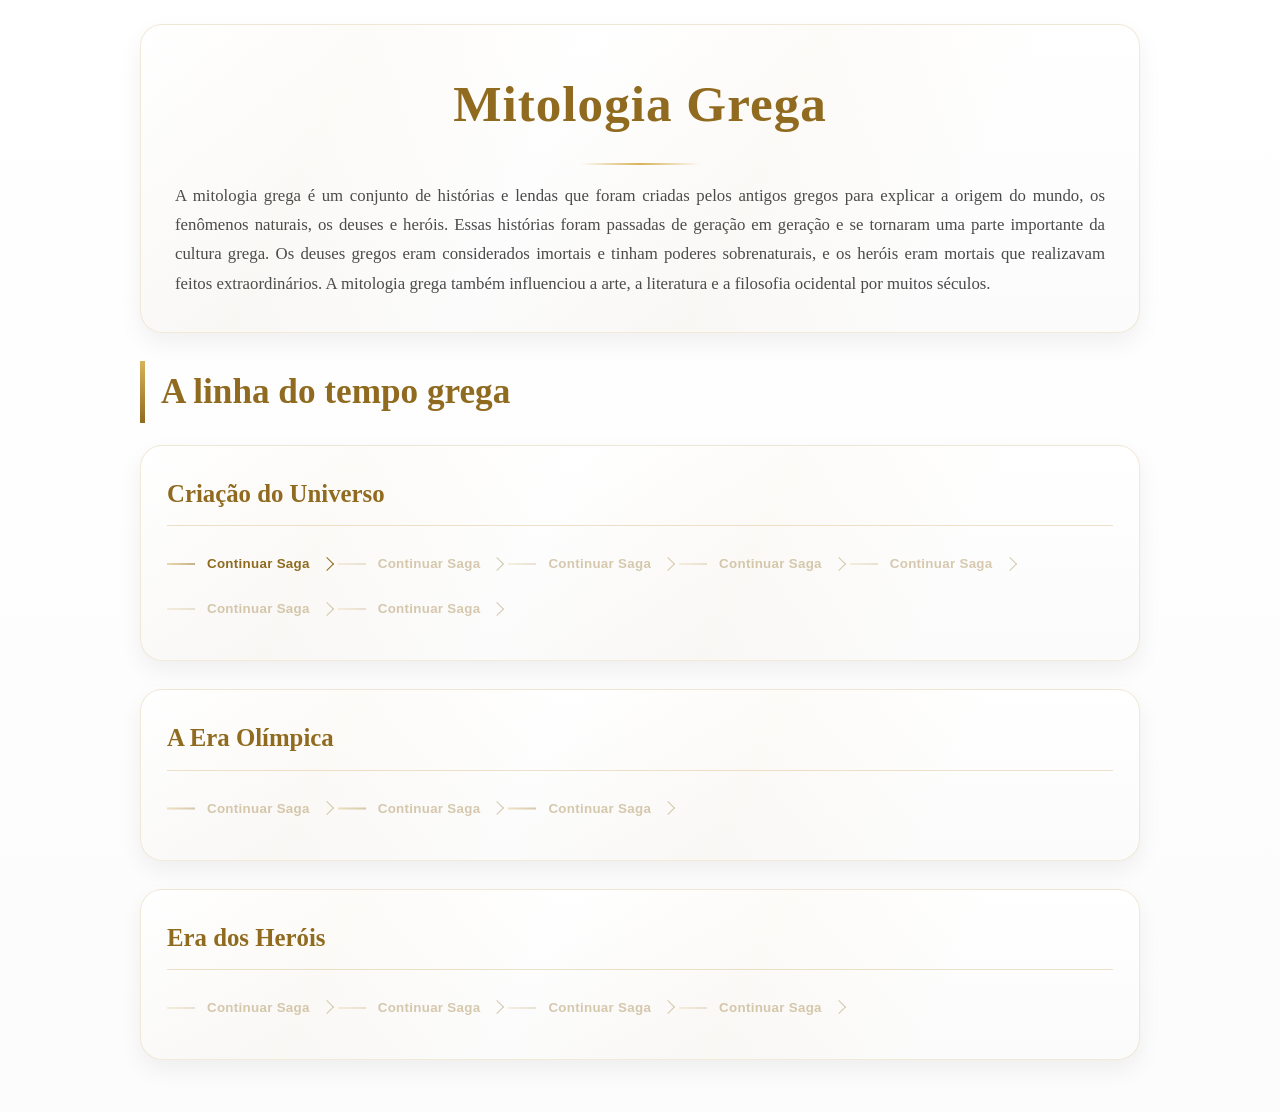
==== grega.html @ 6a6cb976 "MitologiasV1" ====
<!DOCTYPE html>
<html lang="pt-br">

<head>
    <meta charset="UTF-8">
    <meta name="viewport" content="width=device-width, initial-scale=1.0">
    <title>Mitologia Grega</title>
    <link rel="stylesheet" href="grega.css">
    <script src="grega.js" defer></script>
</head>

<body>


    <header>
        <h1>Mitologia Grega</h1>
        <p>A mitologia grega é um conjunto de histórias e lendas que foram criadas pelos antigos gregos para explicar a
            origem do mundo, os fenômenos naturais, os deuses e heróis. Essas histórias foram passadas de geração em
            geração e se tornaram uma parte importante da cultura grega. Os deuses gregos eram considerados imortais e
            tinham poderes sobrenaturais, e os heróis eram mortais que realizavam feitos extraordinários. A mitologia
            grega também influenciou a arte, a literatura e a filosofia ocidental por muitos séculos.</p>
    </header>

    <main>

        <h2>A linha do tempo grega</h2>

        <section id="criacao">
            <h3>Criação do Universo</h3>

            <div class="caos">
                <h4>Caos</h4>

                <p>O universo começou com o Caos, um estado de desordem e vazio. Do Caos surgiram as primeiras
                    entidades, como
                    Gaia (a Terra), Tártaro (o submundo) e Eros (o amor). Gaia deu origem a Urano (o céu) e juntos
                    tiveram os
                    Titãs, os Ciclopes e os Hecatônquiros.</p>

            </div>

            <button class="continuar">Continuar Saga</button>

            <div class="primordiais">
                <h4>Deuses Primordiais</h4>

                <p>Os primordiais são entidades que representam os elementos fundamentais do universo na mitologia
                    grega. Gaia simboliza a Terra e é a base de toda a vida; Tártaro representa o abismo profundo e
                    sombrio; Eros é a força que impulsiona a criação e a união entre seres; Nix personifica a noite; e
                    Érebo representa a escuridão. Juntos, eles definem as estruturas básicas do mundo antes do
                    surgimento dos deuses olímpicos.</p>

            </div>

            <button class="continuar">Continuar Saga</button>

            <div class="titas">
                <h4>Os Titãs</h4>

                <p>Os Titãs são uma antiga geração de deuses da mitologia grega, filhos de Gaia e Urano. Eles
                    representam forças fundamentais da natureza e aspectos do universo, sendo mais ligados a elementos
                    primordiais do que os deuses posteriores. Entre eles estão Cronos, associado ao tempo, Reia, ligada
                    à fertilidade e maternidade, e Oceano, que representa os mares. Os Titãs formam uma das primeiras
                    gerações divinas e ajudam a estruturar o funcionamento do mundo na mitologia.</p>

            </div>

            <button class="continuar">Continuar Saga</button>

            <div class="queda-urano">
                <h4>A Queda de Urano</h4>

                <p>A queda de Urano ocorre quando Gaia, revoltada com a forma como ele tratava seus filhos, planeja sua
                    derrota. Ela pede ajuda aos Titãs, e Cronos aceita o desafio, atacando Urano e tomando seu lugar no
                    poder, marcando o fim de seu domínio.</p>

            </div>

            <button class="continuar">Continuar Saga</button>

            <div class="filhos-cronos">
                <h4>Os Filhos de Cronos</h4>


                <p>Os filhos de Cronos e Reia incluem Héstia (lar), Deméter (agricultura), Hera (casamento), Hades
                    (submundo), Poseidon (mares) e Zeus, associado ao céu e aos trovões. Juntos, eles formam uma das
                    principais gerações de deuses da mitologia grega, cada um com um papel fundamental no funcionamento
                    do mundo.</p>

            </div>

            <button class="continuar">Continuar Saga</button>

            <div class="profecia">
                <h4>A Profecia de Gaia</h4>

                <p>Gaia profetiza que um dos filhos de Cronos irá destroná-lo, assim como ele fez com seu pai Urano.
                    Para evitar isso, Cronos engole seus filhos assim que eles nascem. No entanto, Reia consegue salvar
                    Zeus, escondendo-o e dando a Cronos uma pedra para engolir em seu lugar.</p>

            </div>

            <button class="continuar">Continuar Saga</button>

            <div class="titanomaquia">
                <h4>A Titanomaquia</h4>

                <p>Zeus consegue libertar seus irmãos do domínio de Cronos e reúne todos eles pra enfrentar os Titãs.
                    Com
                    isso começa a Titanomaquia, uma guerra gigantesca que dura anos, envolvendo batalhas intensas e
                    forças
                    colossais dos dois lados. De um lado estão os Titãs, representando as antigas forças do mundo; do
                    outro,
                    Zeus e seus irmãos, trazendo uma nova ordem. Esse conflito marca uma das maiores disputas da
                    mitologia,
                    definindo quem passaria a governar o universo.</p>
            </div>


            <button class="continuar">Continuar Saga</button>

            <div class="ordem">
                <h4>A Nova Ordem</h4>

                <p>Após a vitória, Zeus assume a liderança e, junto com Poseidon e Hades, organiza o universo de forma
                    equilibrada. Zeus passa a governar o céu e a manter a ordem entre deuses e mortais, Poseidon
                    controla os mares e suas forças, e Hades fica responsável pelo submundo e pelas almas. A partir
                    disso, o mundo deixa de ser dominado pelo caos e entra em uma fase estruturada, onde cada deus tem
                    seu papel definido e o funcionamento do universo passa a seguir uma hierarquia clara.</p>

            </div>

        </section>


        <section id="era-olimpica">

            <h3>A Era Olímpica</h3>


            <div class="humanidade">
                <h4>A Humanidade</h4>

                <p>A criação da humanidade na mitologia grega é frequentemente atribuída ao titã Prometeu, que molda os
                    primeiros seres humanos a partir do barro. Ele não apenas lhes dá forma, mas também se preocupa com
                    seu desenvolvimento, oferecendo o fogo — símbolo de conhecimento, tecnologia e sobrevivência. Esse
                    ato marca o início da relação entre deuses e humanos, colocando a humanidade em um papel central nas
                    histórias que se seguem.</p>

            </div>


            <button class="continuar">Continuar Saga</button>


            <div class="interferencia">
                <h4>A Interferência dos Deuses</h4>


                <p>Após o surgimento da humanidade, os deuses passam a influenciar diretamente a vida dos humanos. Eles
                    controlam fenômenos naturais, interferem em decisões e recompensam ou punem comportamentos,
                    estabelecendo uma relação de dependência entre deuses e mortais.</p>


            </div>

            <button class="continuar">Continuar Saga</button>

            <div class="pandora">
                <h4>A Caixa de Pandora</h4>

                <p>Como parte dessa relação, surge Pandora, a primeira mulher. Ao abrir um recipiente proibido, ela
                    acaba liberando diversos males no mundo, explicando a origem do sofrimento humano, mas deixando a
                    esperança como último elemento.</p>
            </div>

            <button class="continuar">Continuar Saga</button>


            <div class="evolucao">
                <h4>A evolução da Humanidade</h4>

                <p>Com o tempo, os humanos se desenvolvem e formam sociedades mais organizadas. Mesmo assim, continuam
                    sob a influência dos deuses, que ainda interferem em eventos importantes.</p>

            </div>


        </section>


        <section id="herois">
            <h3>Era dos Heróis</h3>



            <div class="surgimento">
                <h4>Surgimento dos Heróis</h4>

                <p>Após o mundo já estar organizado pelos deuses, surgem os heróis — humanos com habilidades
                    extraordinárias, muitas vezes filhos de deuses com mortais. Eles ocupam um lugar entre o divino e o
                    humano.</p>

            </div>

            <button class="continuar">Continuar Saga</button>

            <div class="aventuras">
                <h4>Aventuras dos Heróis</h4>

                <p>Os heróis enfrentam provas difíceis, como monstros, criaturas mitológicas e tarefas quase
                    impossíveis. Esses desafios testam sua força, coragem e inteligência.</p>

            </div>

            <button class="continuar">Continuar Saga</button>


            <div class="monstros">
                <h4>Monstros e Criaturas</h4>

                <p>Durante suas aventuras, os heróis enfrentam seres como gigantes, bestas e criaturas sobrenaturais.
                    Entre os mais conhecidos estão Medusa, que transforma em pedra quem olha para ela, o Minotauro, uma
                    criatura metade homem metade touro, e a Hidra de Lerna, um monstro de várias cabeças que se
                    regeneram. Esses seres representam grandes desafios a serem superados pelos heróis.</p>

            </div>

            <button class="continuar">Continuar Saga</button>

            <div class="conquistas">
                <h4>Conquistas dos Heróis</h4>

                <p>Os heróis realizam feitos extraordinários, como derrotar monstros, conquistar territórios e realizar
                    tarefas quase impossíveis. Essas conquistas os tornam figuras lendárias e inspiradoras para os
                    humanos.</p>
            </div>

            <button class="continuar">Continuar Saga</button>

            <div class="conflitos">
                <h4>Conflitos</h4>


                <p>A Era dos Heróis também é marcada por grandes conflitos entre reinos e povos, muitas vezes
                    influenciados pelos deuses. Essas disputas envolvem batalhas intensas, alianças e rivalidades que
                    moldam o destino de várias regiões. Um dos exemplos mais conhecidos é a Guerra de Troia, um longo
                    conflito que envolve heróis, reis e a intervenção direta dos deuses. Nesses confrontos, não é apenas
                    a força que importa, mas também estratégia, honra e o favor divino, tornando cada guerra um evento
                    decisivo na mitologia.</p>


            </div>

        </section>


    </main>



</body>

</html>
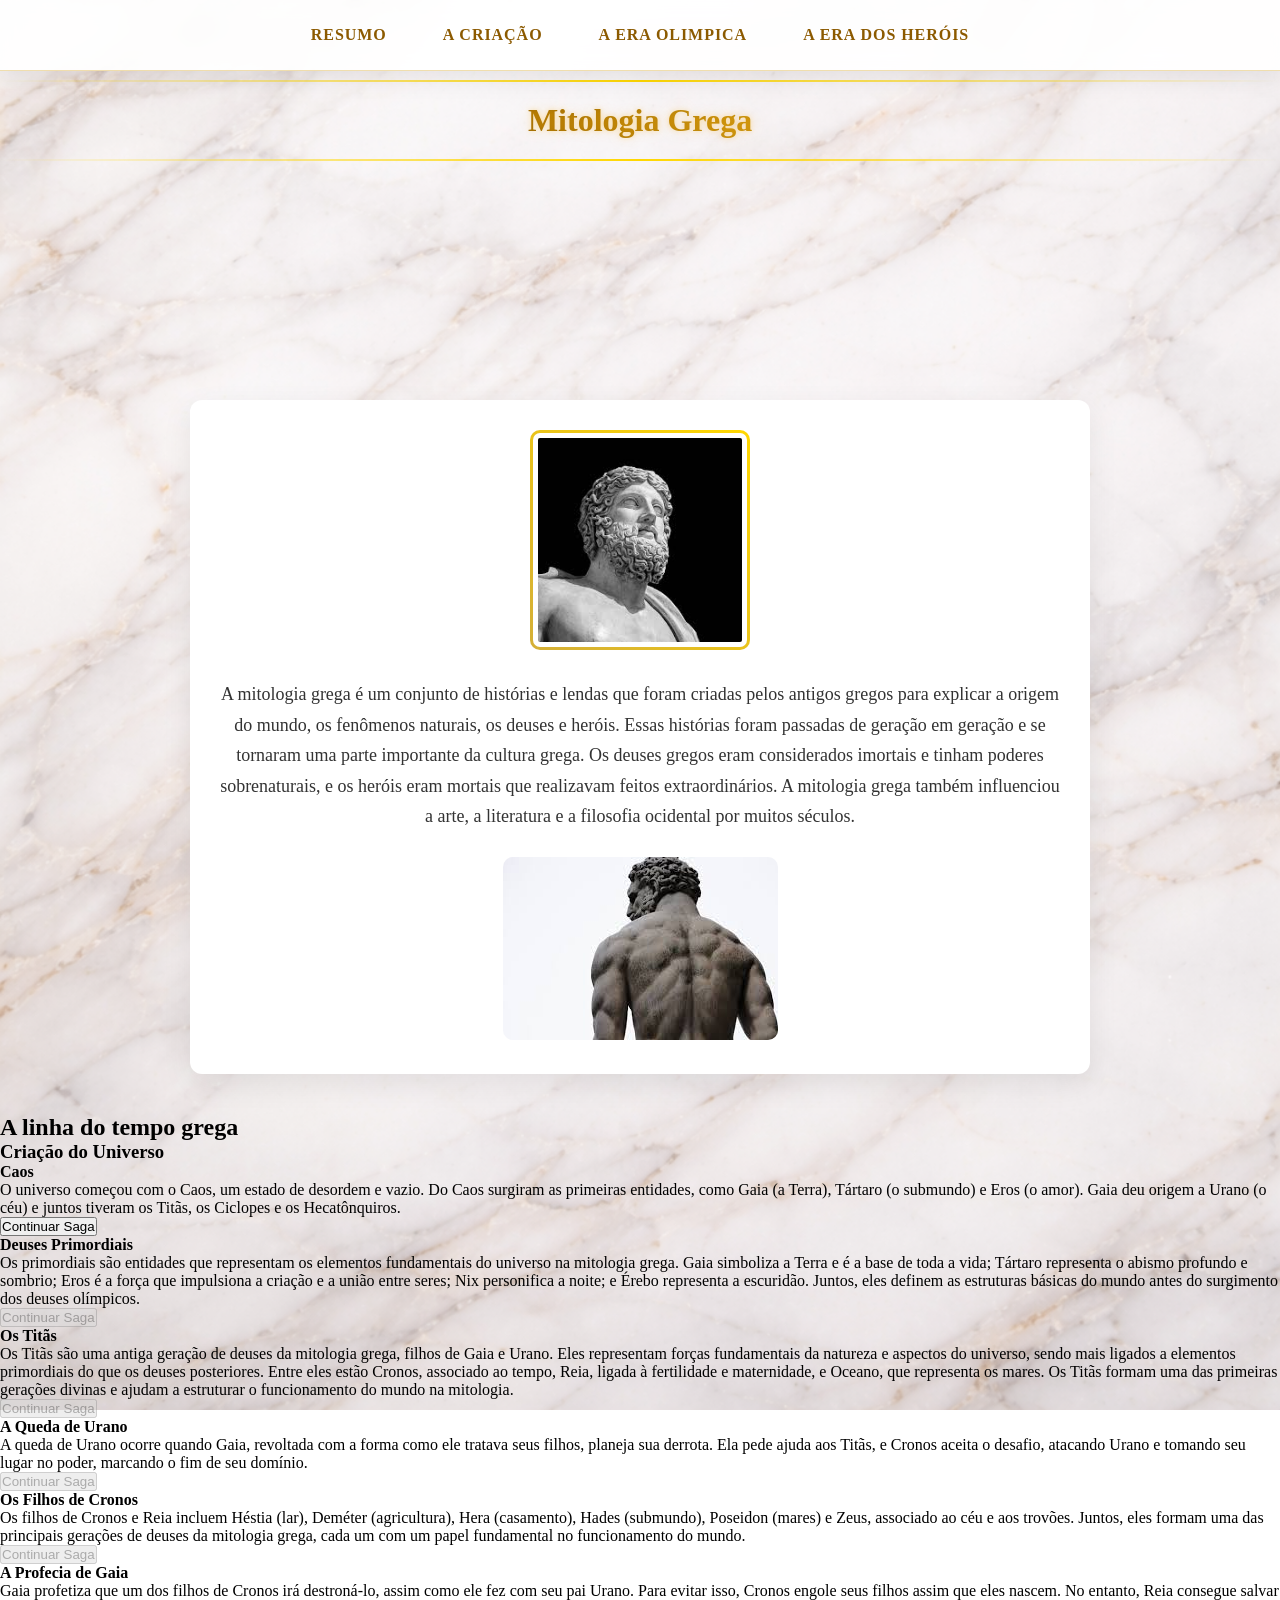
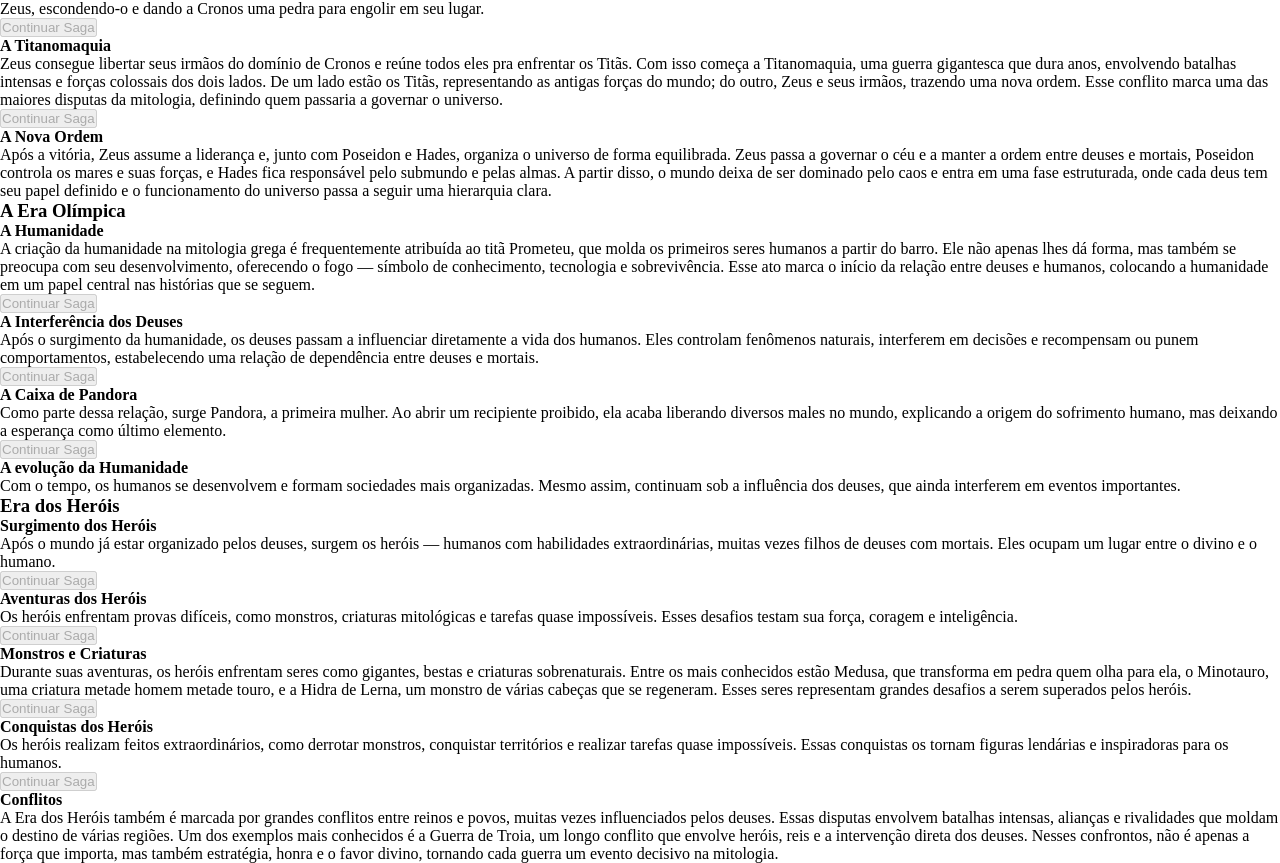
==== commit 411d1898: "Mitologias V2" ====
--- a/grega.html
+++ b/grega.html
@@ -11,16 +11,33 @@
 
 <body>
 
-
-    <header>
+<nav class="topnav">
+<a href="#resumo">Resumo</a>
+<a href="#criacao">A criação</a>
+<a href="#era-olimpica">A Era Olimpica</a>
+<a href="#herois">A Era dos Heróis</a>
+
+</nav>
+
+
+
+    <header class="cabeca">
+        <div class="caixa-marmore">
+            <hr>
         <h1>Mitologia Grega</h1>
-        <p>A mitologia grega é um conjunto de histórias e lendas que foram criadas pelos antigos gregos para explicar a
+        <hr>
+        </div>
+    </header>
+
+<section id="resumo">
+<img class="zeus" src="templates/zeus.png" alt="estatua de zeus">
+ <p>A mitologia grega é um conjunto de histórias e lendas que foram criadas pelos antigos gregos para explicar a
             origem do mundo, os fenômenos naturais, os deuses e heróis. Essas histórias foram passadas de geração em
             geração e se tornaram uma parte importante da cultura grega. Os deuses gregos eram considerados imortais e
             tinham poderes sobrenaturais, e os heróis eram mortais que realizavam feitos extraordinários. A mitologia
             grega também influenciou a arte, a literatura e a filosofia ocidental por muitos séculos.</p>
-    </header>
-
+            <img src="templates/estatua.png" alt="estatua grega">
+</section>
     <main>
 
         <h2>A linha do tempo grega</h2>
--- a/grega.css
+++ b/grega.css
@@ -0,0 +1,193 @@
+* {
+  margin: 0;
+  padding: 0;
+  box-sizing: border-box;
+}
+
+html{
+scroll-behavior: smooth;
+
+}
+
+body {
+  background-size: cover;       
+  background-position: center; 
+  background-repeat: no-repeat; 
+  background-attachment: fixed; 
+  background-image: url(templates/marmore.png);
+  
+}
+
+.topnav {
+  position: fixed;
+  top: 0;
+  left: 0;
+  width: 100%;
+  z-index: 999;
+
+  display: flex;
+  justify-content: center;
+  gap: 28px;
+  flex-wrap: wrap;
+
+  padding: 18px 20px;
+  background: rgba(255, 255, 255, 0.92);
+  backdrop-filter: blur(10px);
+
+  border-bottom: 1px solid rgba(212, 160, 23, 0.35);
+  box-shadow: 0 8px 24px rgba(0, 0, 0, 0.08);
+}
+
+.topnav a {
+  font-family: cinzel, serif;
+  text-decoration: none;
+  color: #8c5a00;
+  font-weight: 700;
+  letter-spacing: 0.06em;
+  text-transform: uppercase;
+
+  padding: 8px 14px;
+  border-radius: 999px;
+
+  transition: 0.25s ease;
+}
+
+.topnav a:hover {
+  background: linear-gradient(90deg, #3e2a00, #d4a017, #ffd700);
+  -webkit-background-clip: text;
+  -webkit-text-fill-color: transparent;
+
+  transform: translateY(-1px);
+}
+
+.cabeca{
+text-align: center;
+margin-top:80px;
+width: auto;
+height: 300px;
+position: relative;
+}
+
+header {
+  position: relative;
+}
+
+
+.caixa-marmore h1 {
+  position: relative;
+  z-index: 1; 
+
+  margin: 0;
+  font-family: cinzel;
+  color: #eeac05;
+
+  text-shadow: 0 0 10px rgba(255, 174, 0, 0.4);
+}
+
+
+.caixa-marmore h1 {
+  position: relative;
+  z-index: 2;
+
+  margin: 0;
+  font-family: cinzel;
+
+  background: linear-gradient(
+    90deg,
+    #3e2a00,
+    #8c5a00,
+    #d4a017,
+    #ffae00,
+    #d4a017,
+    #8c5a00,
+    #3e2a00
+  );
+
+  background-size: 200% auto;
+
+  -webkit-background-clip: text;
+  -webkit-text-fill-color: transparent;
+
+  animation: brilho 3s linear infinite;
+
+  text-shadow: 
+    0 0 5px rgba(255, 174, 0, 0.3),
+    0 0 15px rgba(255, 174, 0, 0.2);
+}
+
+@keyframes brilho {
+  0% {
+    background-position: 0% center;
+  }
+  100% {
+    background-position: 200% center;
+  }
+}
+
+hr {
+  border: none;
+  height: 2px;
+  background: linear-gradient(to right, transparent, #ffd700, transparent);
+  margin: 20px 0;
+}
+#resumo {
+  max-width: 900px;
+  margin: 20px auto;
+  padding: 30px;
+
+  background: #ffffff;
+  border-radius: 12px;
+
+  box-shadow: 0 10px 30px rgba(0, 0, 0, 0.08);
+
+  text-align: center;
+}
+
+/* Texto */
+#resumo p {
+  font-size: 18px;
+  line-height: 1.7;
+  color: #333;
+
+  margin: 25px 0;
+}
+
+/* Imagens */
+#resumo img {
+  max-width: 100%;
+  height: auto;
+
+  border-radius: 10px;
+
+  transition: transform 0.3s ease;
+}
+
+/* Hover */
+#resumo img:hover {
+  transform: scale(1.03);
+}
+
+/* Primeira imagem (Zeus) destaque */
+.zeus {
+  width: 220px;
+
+  border: 3px solid transparent;
+  background: linear-gradient(white, white) padding-box,
+              linear-gradient(45deg, #d4af37, #ffd700) border-box;
+
+  border-radius: 50%;
+  padding: 5px;
+}
+
+
+main{
+margin-top: 40px;
+
+}
+
+.zeus {
+display: inline;
+
+}
+
+
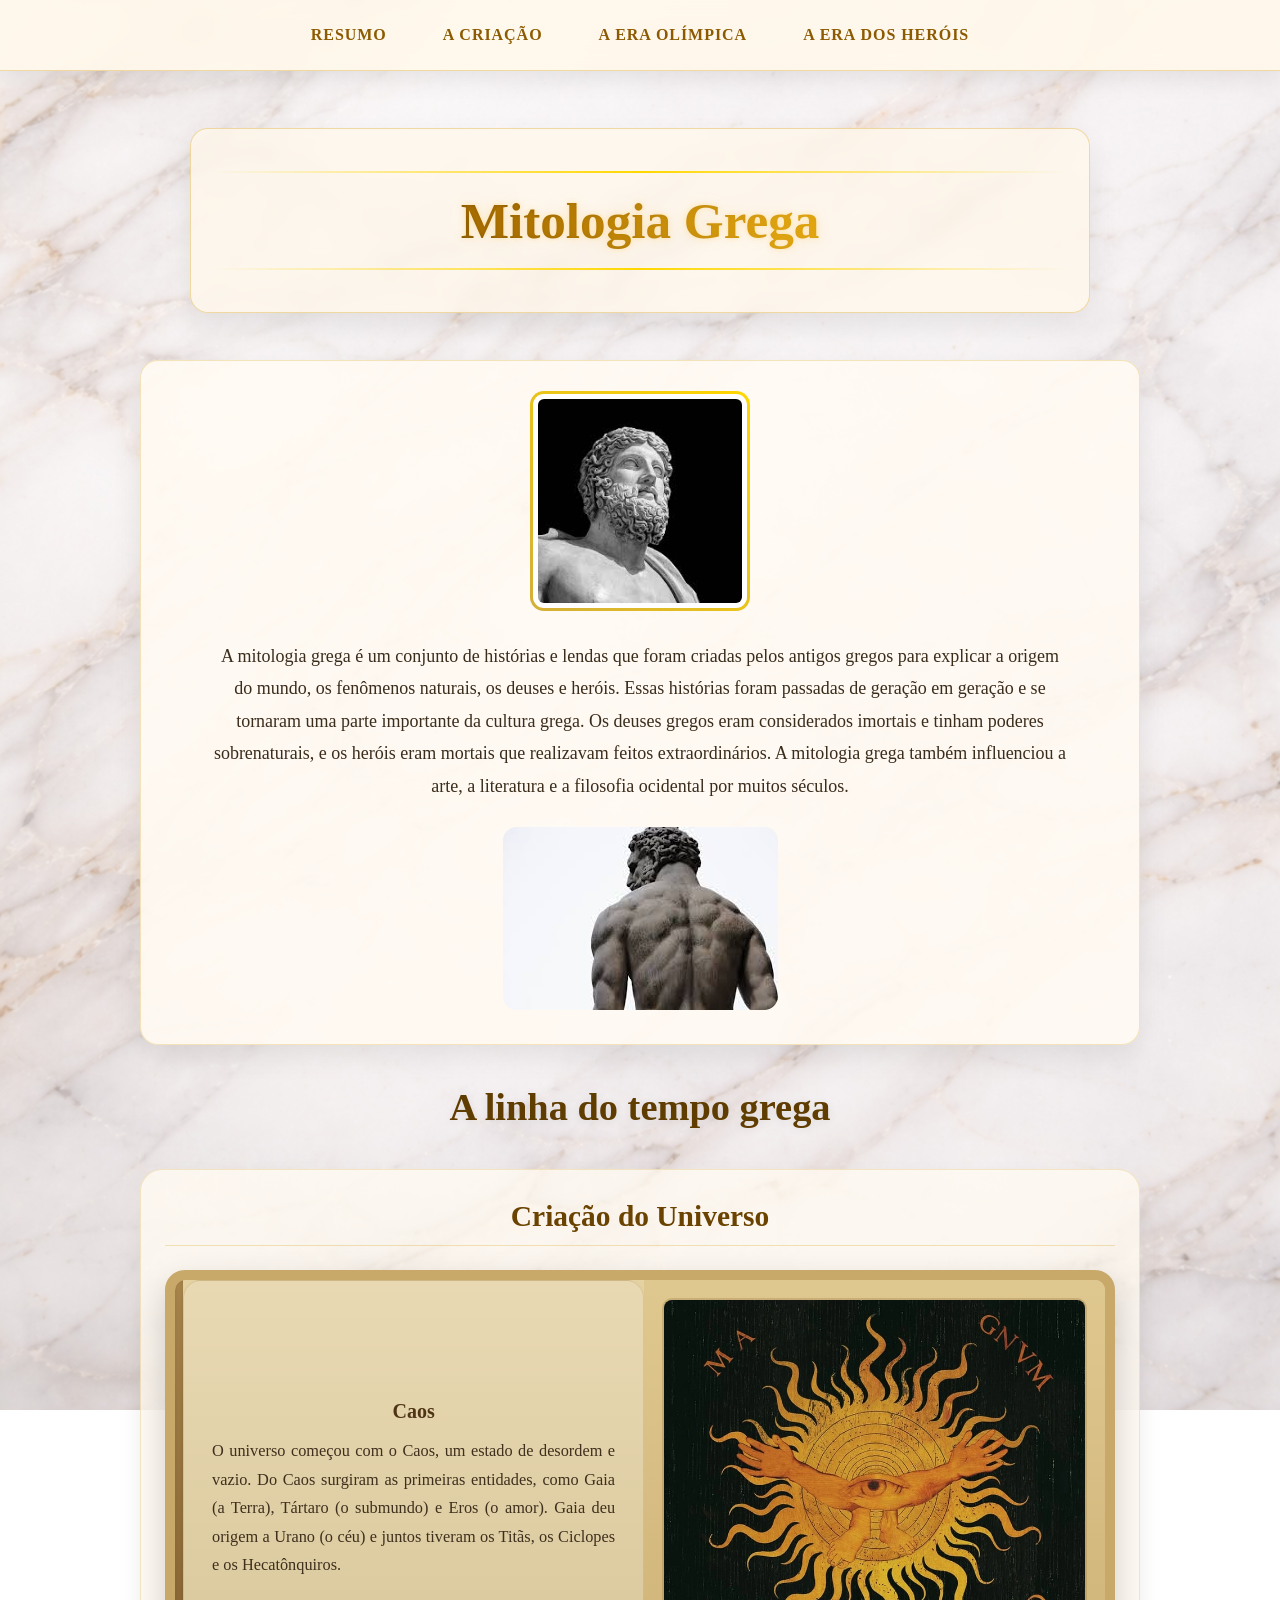
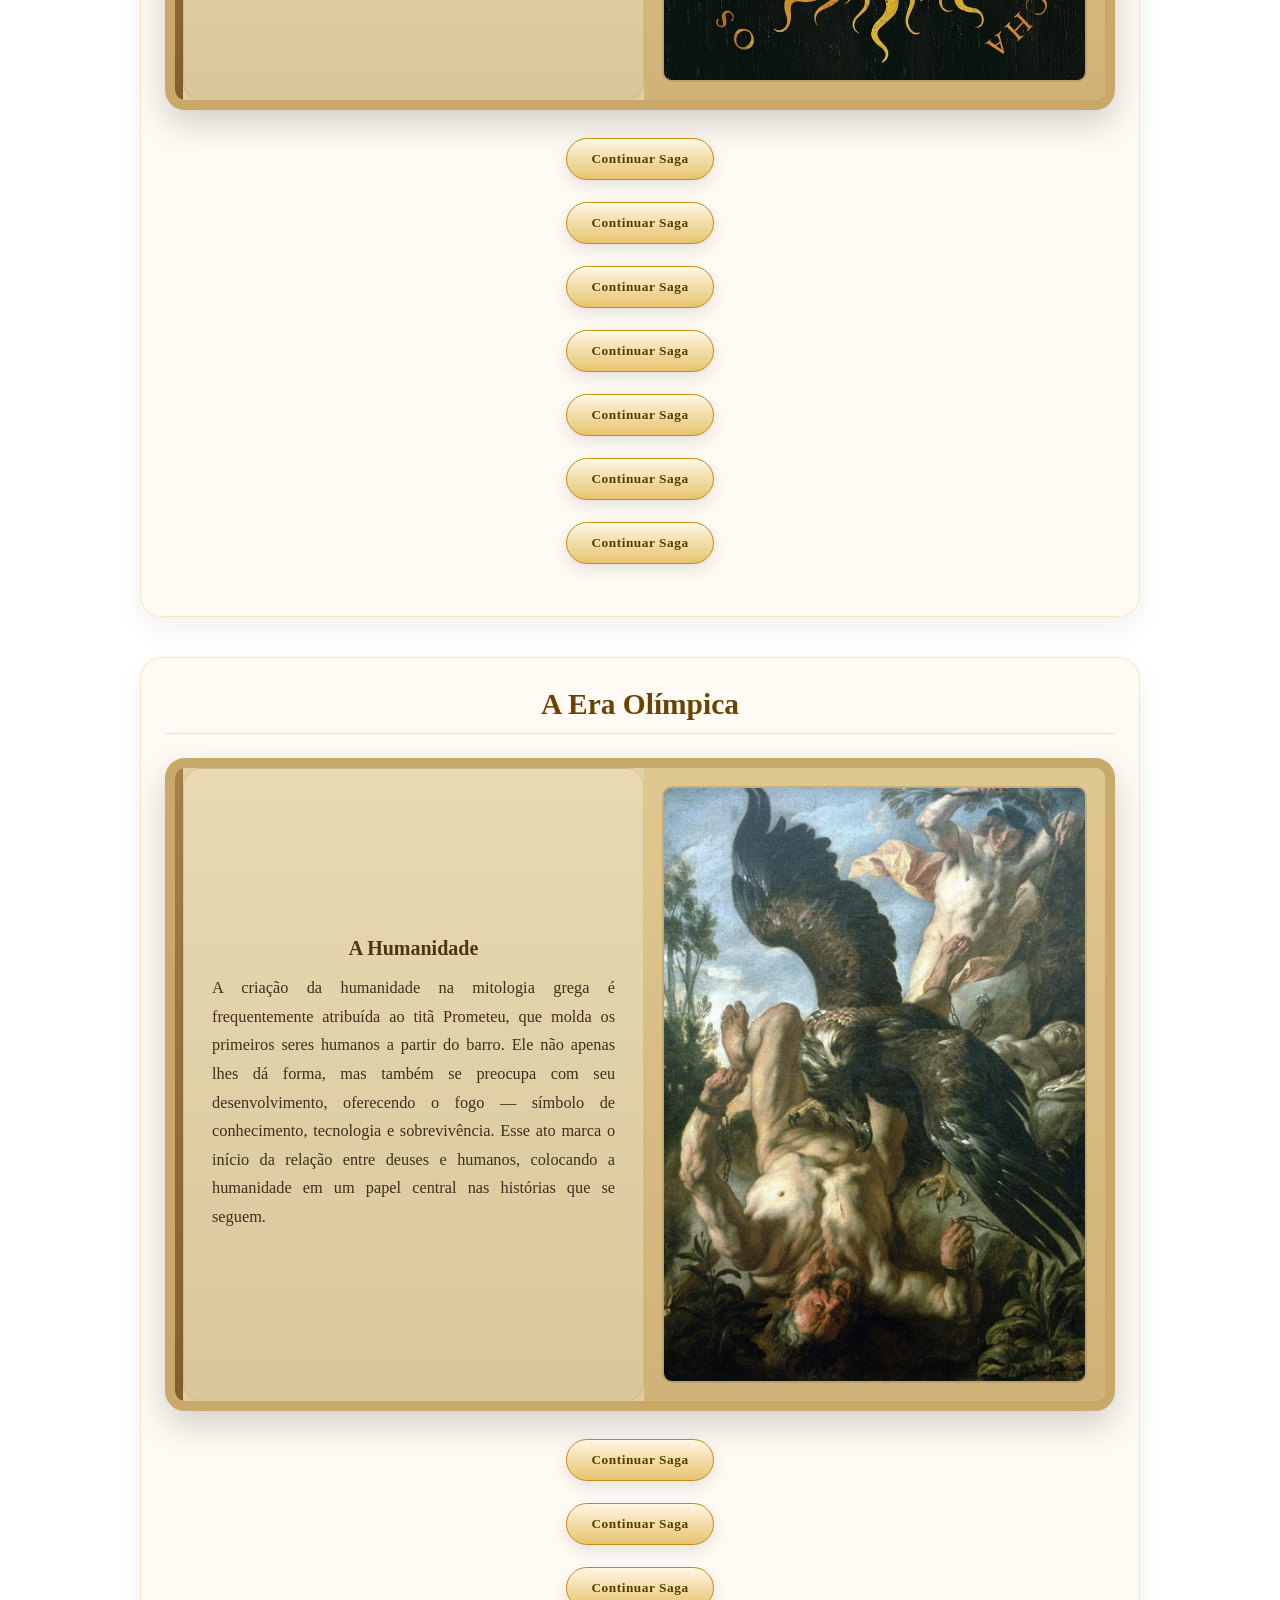
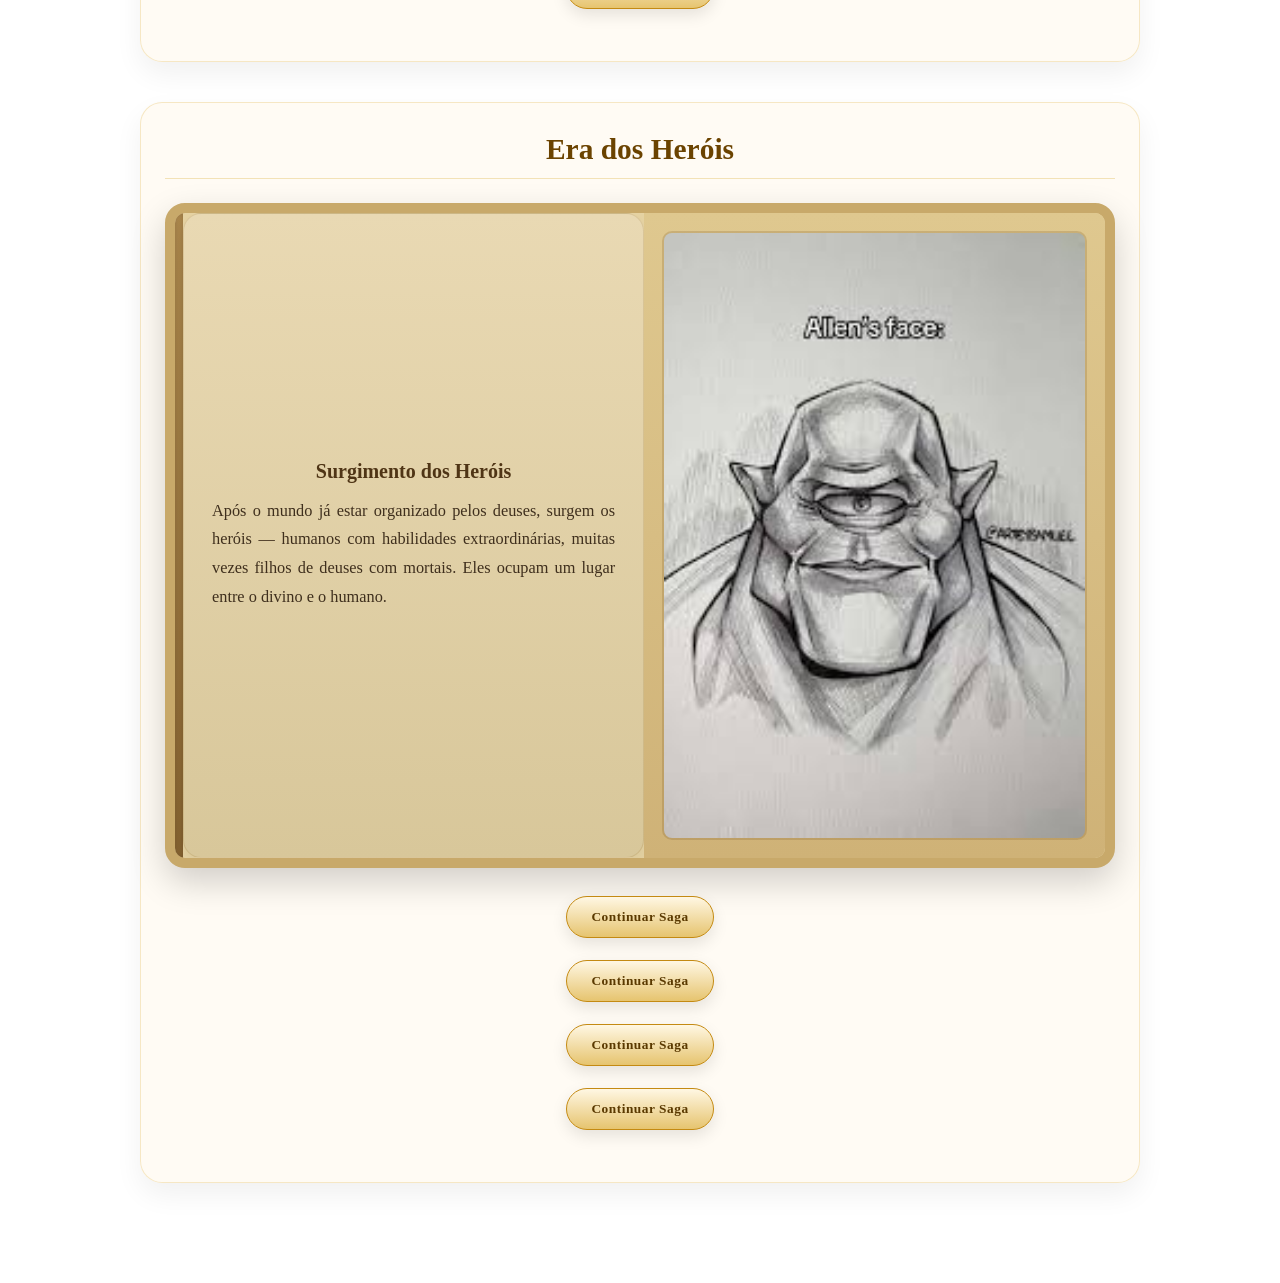
==== commit dd567cb5: "Mitologias V4" ====
--- a/grega.html
+++ b/grega.html
@@ -11,271 +11,376 @@
 
 <body>
 
-<nav class="topnav">
-<a href="#resumo">Resumo</a>
-<a href="#criacao">A criação</a>
-<a href="#era-olimpica">A Era Olimpica</a>
-<a href="#herois">A Era dos Heróis</a>
-
-</nav>
-
-
+    <nav class="topnav">
+        <a href="#resumo">Resumo</a>
+        <a href="#criacao">A criação</a>
+        <a href="#era-olimpica">A Era Olímpica</a>
+        <a href="#herois">A Era dos Heróis</a>
+    </nav>
 
     <header class="cabeca">
         <div class="caixa-marmore">
             <hr>
-        <h1>Mitologia Grega</h1>
-        <hr>
+            <h1>Mitologia Grega</h1>
+            <hr>
         </div>
     </header>
 
-<section id="resumo">
-<img class="zeus" src="templates/zeus.png" alt="estatua de zeus">
- <p>A mitologia grega é um conjunto de histórias e lendas que foram criadas pelos antigos gregos para explicar a
-            origem do mundo, os fenômenos naturais, os deuses e heróis. Essas histórias foram passadas de geração em
-            geração e se tornaram uma parte importante da cultura grega. Os deuses gregos eram considerados imortais e
-            tinham poderes sobrenaturais, e os heróis eram mortais que realizavam feitos extraordinários. A mitologia
-            grega também influenciou a arte, a literatura e a filosofia ocidental por muitos séculos.</p>
+    <section id="resumo">
+        <div class="resumo-card">
+            <img class="zeus" src="templates/zeus.png" alt="estatua de zeus">
+            <p>
+                A mitologia grega é um conjunto de histórias e lendas que foram criadas pelos antigos gregos para
+                explicar a origem do mundo, os fenômenos naturais, os deuses e heróis. Essas histórias foram passadas
+                de geração em geração e se tornaram uma parte importante da cultura grega. Os deuses gregos eram
+                considerados imortais e tinham poderes sobrenaturais, e os heróis eram mortais que realizavam feitos
+                extraordinários. A mitologia grega também influenciou a arte, a literatura e a filosofia ocidental por
+                muitos séculos.
+            </p>
             <img src="templates/estatua.png" alt="estatua grega">
-</section>
+        </div>
+    </section>
+    <!-- MAIN -->
     <main>
-
         <h2>A linha do tempo grega</h2>
 
-        <section id="criacao">
+        <section class="caps" id="criacao">
             <h3>Criação do Universo</h3>
-
-            <div class="caos">
-                <h4>Caos</h4>
-
-                <p>O universo começou com o Caos, um estado de desordem e vazio. Do Caos surgiram as primeiras
-                    entidades, como
-                    Gaia (a Terra), Tártaro (o submundo) e Eros (o amor). Gaia deu origem a Urano (o céu) e juntos
-                    tiveram os
-                    Titãs, os Ciclopes e os Hecatônquiros.</p>
-
-            </div>
-
-            <button class="continuar">Continuar Saga</button>
-
-            <div class="primordiais">
-                <h4>Deuses Primordiais</h4>
-
-                <p>Os primordiais são entidades que representam os elementos fundamentais do universo na mitologia
-                    grega. Gaia simboliza a Terra e é a base de toda a vida; Tártaro representa o abismo profundo e
-                    sombrio; Eros é a força que impulsiona a criação e a união entre seres; Nix personifica a noite; e
-                    Érebo representa a escuridão. Juntos, eles definem as estruturas básicas do mundo antes do
-                    surgimento dos deuses olímpicos.</p>
-
-            </div>
-
-            <button class="continuar">Continuar Saga</button>
-
-            <div class="titas">
-                <h4>Os Titãs</h4>
-
-                <p>Os Titãs são uma antiga geração de deuses da mitologia grega, filhos de Gaia e Urano. Eles
-                    representam forças fundamentais da natureza e aspectos do universo, sendo mais ligados a elementos
-                    primordiais do que os deuses posteriores. Entre eles estão Cronos, associado ao tempo, Reia, ligada
-                    à fertilidade e maternidade, e Oceano, que representa os mares. Os Titãs formam uma das primeiras
-                    gerações divinas e ajudam a estruturar o funcionamento do mundo na mitologia.</p>
-
-            </div>
-
-            <button class="continuar">Continuar Saga</button>
-
-            <div class="queda-urano">
-                <h4>A Queda de Urano</h4>
-
-                <p>A queda de Urano ocorre quando Gaia, revoltada com a forma como ele tratava seus filhos, planeja sua
-                    derrota. Ela pede ajuda aos Titãs, e Cronos aceita o desafio, atacando Urano e tomando seu lugar no
-                    poder, marcando o fim de seu domínio.</p>
-
-            </div>
-
-            <button class="continuar">Continuar Saga</button>
-
-            <div class="filhos-cronos">
-                <h4>Os Filhos de Cronos</h4>
-
-
-                <p>Os filhos de Cronos e Reia incluem Héstia (lar), Deméter (agricultura), Hera (casamento), Hades
-                    (submundo), Poseidon (mares) e Zeus, associado ao céu e aos trovões. Juntos, eles formam uma das
-                    principais gerações de deuses da mitologia grega, cada um com um papel fundamental no funcionamento
-                    do mundo.</p>
-
-            </div>
-
-            <button class="continuar">Continuar Saga</button>
-
-            <div class="profecia">
-                <h4>A Profecia de Gaia</h4>
-
-                <p>Gaia profetiza que um dos filhos de Cronos irá destroná-lo, assim como ele fez com seu pai Urano.
-                    Para evitar isso, Cronos engole seus filhos assim que eles nascem. No entanto, Reia consegue salvar
-                    Zeus, escondendo-o e dando a Cronos uma pedra para engolir em seu lugar.</p>
-
-            </div>
-
-            <button class="continuar">Continuar Saga</button>
-
-            <div class="titanomaquia">
-                <h4>A Titanomaquia</h4>
-
-                <p>Zeus consegue libertar seus irmãos do domínio de Cronos e reúne todos eles pra enfrentar os Titãs.
-                    Com
-                    isso começa a Titanomaquia, uma guerra gigantesca que dura anos, envolvendo batalhas intensas e
-                    forças
-                    colossais dos dois lados. De um lado estão os Titãs, representando as antigas forças do mundo; do
-                    outro,
-                    Zeus e seus irmãos, trazendo uma nova ordem. Esse conflito marca uma das maiores disputas da
-                    mitologia,
-                    definindo quem passaria a governar o universo.</p>
-            </div>
-
-
-            <button class="continuar">Continuar Saga</button>
-
-            <div class="ordem">
-                <h4>A Nova Ordem</h4>
-
-                <p>Após a vitória, Zeus assume a liderança e, junto com Poseidon e Hades, organiza o universo de forma
-                    equilibrada. Zeus passa a governar o céu e a manter a ordem entre deuses e mortais, Poseidon
-                    controla os mares e suas forças, e Hades fica responsável pelo submundo e pelas almas. A partir
-                    disso, o mundo deixa de ser dominado pelo caos e entra em uma fase estruturada, onde cada deus tem
-                    seu papel definido e o funcionamento do universo passa a seguir uma hierarquia clara.</p>
-
-            </div>
+            <div class="tabuletas" id="caos">
+                <div class="texto">
+                    <h4>Caos</h4>
+                    <p>
+                        O universo começou com o Caos, um estado de desordem e vazio. Do Caos surgiram as primeiras
+                        entidades, como Gaia (a Terra), Tártaro (o submundo) e Eros (o amor). Gaia deu origem a Urano
+                        (o céu) e juntos tiveram os Titãs, os Ciclopes e os Hecatônquiros.
+                    </p>
+                </div>
+
+                <div class="imagem">
+                    <img src="templates/chaos.png" alt="representação de um titã">
+                </div>
+            </div>
+
+
+            <button class="continuar">Continuar Saga</button>
+            <div class="tabuletas" id="primordiais">
+                <div class="texto">
+                    <h4>Deuses Primordiais</h4>
+                    <p>
+                        Os primordiais são entidades que representam os elementos fundamentais do universo na mitologia
+                        grega. Gaia simboliza a Terra e é a base de toda a vida; Tártaro representa o abismo profundo e
+                        sombrio; Eros é a força que impulsiona a criação e a união entre seres; Nix personifica a noite;
+                        e
+                        Érebo representa a escuridão. Juntos, eles definem as estruturas básicas do mundo antes do
+                        surgimento dos deuses olímpicos.
+                    </p>
+                </div>
+
+
+                <div class="imagem">
+                    <img src="templates/primordial.png" alt="representação de um titã">
+                </div>
+            </div>
+
+            <button class="continuar">Continuar Saga</button>
+
+            <div class="tabuletas" id="titas">
+                <div class="texto">
+                    <h4>Os Titãs</h4>
+                    <p>
+                        Os Titãs são uma antiga geração de deuses da mitologia grega, filhos de Gaia e Urano. Eles
+                        representam forças fundamentais da natureza e aspectos do universo, sendo mais ligados a
+                        elementos primordiais do que os deuses posteriores. Entre eles estão Cronos, associado ao tempo,
+                        Reia, ligada à fertilidade e maternidade, e Oceano, que representa os mares. Os Titãs formam
+                        uma das primeiras gerações divinas e ajudam a estruturar o funcionamento do mundo na mitologia.
+                    </p>
+                </div>
+
+                <div class="imagem">
+                    <img src="templates/titans.png" alt="representação de um titã">
+                </div>
+            </div>
+
+            <button class="continuar">Continuar Saga</button>
+            <div class="tabuletas" id="queda-urano">
+                <div class="texto">
+                    <h4>A Queda de Urano</h4>
+                    <p>
+                        A queda de Urano ocorre quando Gaia, revoltada com a forma como ele tratava seus filhos, planeja
+                        sua derrota. Ela pede ajuda aos Titãs, e Cronos aceita o desafio, atacando Urano e tomando seu
+                        lugar no poder, marcando o fim de seu domínio.
+                    </p>
+                </div>
+
+                <div class="imagem">
+                    <img src="templates/cronosVSuranus.png" alt="representação de um titã">
+                </div>
+            </div>
+
+
+            <button class="continuar">Continuar Saga</button>
+            <div class="tabuletas" id="filhos-cronos">
+                <div class="texto">
+                    <h4>Os Filhos de Cronos</h4>
+                    <p>
+                        Os filhos de Cronos e Reia incluem Héstia (lar), Deméter (agricultura), Hera (casamento), Hades
+                        (submundo), Poseidon (mares) e Zeus, associado ao céu e aos trovões. Juntos, eles formam uma das
+                        principais gerações de deuses da mitologia grega, cada um com um papel fundamental no
+                        funcionamento
+                        do mundo.
+                    </p>
+                </div>
+
+
+                <div class="imagem">
+                    <img src="templates/gods.png" alt="representação de um titã">
+                </div>
+            </div>
+
+
+
+            <button class="continuar">Continuar Saga</button>
+            <div class="tabuletas" id="profecia">
+                <div class="texto">
+                    <h4>A Profecia de Gaia</h4>
+                    <p>
+                        Gaia profetiza que um dos filhos de Cronos irá destroná-lo, assim como ele fez com seu pai
+                        Urano.
+                        Para evitar isso, Cronos engole seus filhos assim que eles nascem. No entanto, Reia consegue
+                        salvar
+                        Zeus, escondendo-o e dando a Cronos uma pedra para engolir em seu lugar.
+                    </p>
+                </div>
+
+
+                <div class="imagem">
+                    <img src="templates/cronosDevora.png" alt="representação de um titã">
+                </div>
+            </div>
+
+
+            <button class="continuar">Continuar Saga</button>
+            <div class="tabuletas" id="titanomaquia">
+                <div class="texto">
+                    <h4>A Titanomaquia</h4>
+                    <p>
+                        Zeus consegue libertar seus irmãos do domínio de Cronos e reúne todos eles pra enfrentar os
+                        Titãs. Com isso começa a Titanomaquia, uma guerra gigantesca que dura anos, envolvendo batalhas
+                        intensas e forças colossais dos dois lados. De um lado estão os Titãs, representando as antigas
+                        forças do mundo; do outro, Zeus e seus irmãos, trazendo uma nova ordem. Esse conflito marca uma
+                        das maiores disputas da mitologia, definindo quem passaria a governar o universo.
+                    </p>
+                </div>
+
+
+                <div class="imagem">
+                    <img src="templates/titanomaquia.png" alt="representação de um titã">
+                </div>
+            </div>
+
+
+            <button class="continuar">Continuar Saga</button>
+            <div class="tabuletas" id="ordem">
+                <div class="texto">
+                    <h4>A Nova Ordem</h4>
+                    <p>
+                        Após a vitória, Zeus assume a liderança e, junto com Poseidon e Hades, organiza o universo de
+                        forma equilibrada. Zeus passa a governar o céu e a manter a ordem entre deuses e mortais,
+                        Poseidon controla os mares e suas forças, e Hades fica responsável pelo submundo e pelas almas.
+                        A
+                        partir disso, o mundo deixa de ser dominado pelo caos e entra em uma fase estruturada, onde cada
+                        deus tem seu papel definido e o funcionamento do universo passa a seguir uma hierarquia clara.
+                    </p>
+                </div>
+
+
+                <div class="imagem">
+                    <img src="templates/zeus1.png" alt="representação de um titã">
+                </div>
+            </div>
+
 
         </section>
 
-
-        <section id="era-olimpica">
-
+        <section class="caps" id="era-olimpica">
             <h3>A Era Olímpica</h3>
-
-
-            <div class="humanidade">
-                <h4>A Humanidade</h4>
-
-                <p>A criação da humanidade na mitologia grega é frequentemente atribuída ao titã Prometeu, que molda os
-                    primeiros seres humanos a partir do barro. Ele não apenas lhes dá forma, mas também se preocupa com
-                    seu desenvolvimento, oferecendo o fogo — símbolo de conhecimento, tecnologia e sobrevivência. Esse
-                    ato marca o início da relação entre deuses e humanos, colocando a humanidade em um papel central nas
-                    histórias que se seguem.</p>
-
-            </div>
-
-
-            <button class="continuar">Continuar Saga</button>
-
-
-            <div class="interferencia">
-                <h4>A Interferência dos Deuses</h4>
-
-
-                <p>Após o surgimento da humanidade, os deuses passam a influenciar diretamente a vida dos humanos. Eles
-                    controlam fenômenos naturais, interferem em decisões e recompensam ou punem comportamentos,
-                    estabelecendo uma relação de dependência entre deuses e mortais.</p>
-
-
-            </div>
-
-            <button class="continuar">Continuar Saga</button>
-
-            <div class="pandora">
+            <div class="tabuletas" id="humanidade">
+                <div class="texto">
+                    <h4>A Humanidade</h4>
+                    <p>
+                        A criação da humanidade na mitologia grega é frequentemente atribuída ao titã Prometeu, que
+                        molda
+                        os primeiros seres humanos a partir do barro. Ele não apenas lhes dá forma, mas também se
+                        preocupa
+                        com seu desenvolvimento, oferecendo o fogo — símbolo de conhecimento, tecnologia e
+                        sobrevivência.
+                        Esse ato marca o início da relação entre deuses e humanos, colocando a humanidade em um papel
+                        central nas histórias que se seguem.
+                    </p>
+                </div>
+
+
+                <div class="imagem">
+                    <img src="templates/prometheus.png" alt="representação de um titã">
+                </div>
+            </div>
+
+
+            <button class="continuar">Continuar Saga</button>
+            <div class="tabuletas" id="interferencia">
+                <div class="texto">
+                    <h4>A Interferência dos Deuses</h4>
+                    <p>
+                        Após o surgimento da humanidade, os deuses passam a influenciar diretamente a vida dos humanos.
+                        Eles
+                        controlam fenômenos naturais, interferem em decisões e recompensam ou punem comportamentos,
+                        estabelecendo uma relação de dependência entre deuses e mortais.
+                    </p>
+                </div>
+
+
+
+                <div class="imagem">
+                    <img src="templates/allen.png" alt="representação de um titã">
+                </div>
+            </div>
+
+
+            <button class="continuar">Continuar Saga</button>
+            <div class="tabuletas" id="pandora">
+            <div class="texto">
                 <h4>A Caixa de Pandora</h4>
-
-                <p>Como parte dessa relação, surge Pandora, a primeira mulher. Ao abrir um recipiente proibido, ela
+                <p>
+                    Como parte dessa relação, surge Pandora, a primeira mulher. Ao abrir um recipiente proibido, ela
                     acaba liberando diversos males no mundo, explicando a origem do sofrimento humano, mas deixando a
-                    esperança como último elemento.</p>
-            </div>
-
-            <button class="continuar">Continuar Saga</button>
-
-
-            <div class="evolucao">
-                <h4>A evolução da Humanidade</h4>
-
-                <p>Com o tempo, os humanos se desenvolvem e formam sociedades mais organizadas. Mesmo assim, continuam
-                    sob a influência dos deuses, que ainda interferem em eventos importantes.</p>
-
+                    esperança como último elemento.
+                </p>
+            </div>
+
+
+            <div class="imagem">
+                <img src="templates/allen.png" alt="representação de um titã">
+            </div>
+            </div>
+
+            <button class="continuar">Continuar Saga</button>
+
+            <div class="tabuletas" id="evolucao">
+                <div class="texto">
+                    <h4>A evolução da Humanidade</h4>
+                    <p>
+                        Com o tempo, os humanos se desenvolvem e formam sociedades mais organizadas. Mesmo assim,
+                        continuam
+                        sob a influência dos deuses, que ainda interferem em eventos importantes.
+                    </p>
+                </div>
+
+
+                <div class="imagem">
+                    <img src="templates/allen.png" alt="representação de um titã">
+                </div>
             </div>
 
 
         </section>
 
-
-        <section id="herois">
+        <section class="caps" id="herois">
             <h3>Era dos Heróis</h3>
-
-
-
-            <div class="surgimento">
-                <h4>Surgimento dos Heróis</h4>
-
-                <p>Após o mundo já estar organizado pelos deuses, surgem os heróis — humanos com habilidades
-                    extraordinárias, muitas vezes filhos de deuses com mortais. Eles ocupam um lugar entre o divino e o
-                    humano.</p>
-
-            </div>
-
-            <button class="continuar">Continuar Saga</button>
-
-            <div class="aventuras">
-                <h4>Aventuras dos Heróis</h4>
-
-                <p>Os heróis enfrentam provas difíceis, como monstros, criaturas mitológicas e tarefas quase
-                    impossíveis. Esses desafios testam sua força, coragem e inteligência.</p>
-
-            </div>
-
-            <button class="continuar">Continuar Saga</button>
-
-
-            <div class="monstros">
-                <h4>Monstros e Criaturas</h4>
-
-                <p>Durante suas aventuras, os heróis enfrentam seres como gigantes, bestas e criaturas sobrenaturais.
-                    Entre os mais conhecidos estão Medusa, que transforma em pedra quem olha para ela, o Minotauro, uma
-                    criatura metade homem metade touro, e a Hidra de Lerna, um monstro de várias cabeças que se
-                    regeneram. Esses seres representam grandes desafios a serem superados pelos heróis.</p>
-
-            </div>
-
-            <button class="continuar">Continuar Saga</button>
-
-            <div class="conquistas">
-                <h4>Conquistas dos Heróis</h4>
-
-                <p>Os heróis realizam feitos extraordinários, como derrotar monstros, conquistar territórios e realizar
-                    tarefas quase impossíveis. Essas conquistas os tornam figuras lendárias e inspiradoras para os
-                    humanos.</p>
-            </div>
-
-            <button class="continuar">Continuar Saga</button>
-
-            <div class="conflitos">
-                <h4>Conflitos</h4>
-
-
-                <p>A Era dos Heróis também é marcada por grandes conflitos entre reinos e povos, muitas vezes
-                    influenciados pelos deuses. Essas disputas envolvem batalhas intensas, alianças e rivalidades que
-                    moldam o destino de várias regiões. Um dos exemplos mais conhecidos é a Guerra de Troia, um longo
-                    conflito que envolve heróis, reis e a intervenção direta dos deuses. Nesses confrontos, não é apenas
-                    a força que importa, mas também estratégia, honra e o favor divino, tornando cada guerra um evento
-                    decisivo na mitologia.</p>
-
-
-            </div>
+            <div class="tabuletas" id="surgimento">
+                <div class="texto">
+                    <h4>Surgimento dos Heróis</h4>
+                    <p>
+                        Após o mundo já estar organizado pelos deuses, surgem os heróis — humanos com habilidades
+                        extraordinárias, muitas vezes filhos de deuses com mortais. Eles ocupam um lugar entre o divino
+                        e o
+                        humano.
+                    </p>
+                </div>
+
+
+                <div class="imagem">
+                    <img src="templates/allen.png" alt="representação de um titã">
+                </div>
+            </div>
+
+            <button class="continuar">Continuar Saga</button>
+            <div class="tabuletas" id="aventuras">
+                <div class="texto">
+                    <h4>Aventuras dos Heróis</h4>
+                    <p>
+                        Os heróis enfrentam provas difíceis, como monstros, criaturas mitológicas e tarefas quase
+                        impossíveis. Esses desafios testam sua força, coragem e inteligência.
+                    </p>
+                </div>
+
+
+                <div class="imagem">
+                    <img src="templates/allen.png" alt="representação de um titã">
+                </div>
+            </div>
+
+            <button class="continuar">Continuar Saga</button>
+            <div class="tabuletas" id="monstros">
+                <div class="texto">
+                    <h4>Monstros e Criaturas</h4>
+                    <p>
+                        Durante suas aventuras, os heróis enfrentam seres como gigantes, bestas e criaturas
+                        sobrenaturais.
+                        Entre os mais conhecidos estão Medusa, que transforma em pedra quem olha para ela, o Minotauro,
+                        uma criatura metade homem metade touro, e a Hidra de Lerna, um monstro de várias cabeças que se
+                        regeneram. Esses seres representam grandes desafios a serem superados pelos heróis.
+                    </p>
+                </div>
+
+                <div class="imagem">
+                    <img src="templates/allen.png" alt="representação de um titã">
+                </div>
+            </div>
+
+
+            <button class="continuar">Continuar Saga</button>
+            <div class="tabuletas" id="conquistas">
+                <div class="texto">
+                    <h4>Conquistas dos Heróis</h4>
+                    <p>
+                        Os heróis realizam feitos extraordinários, como derrotar monstros, conquistar territórios e
+                        realizar tarefas quase impossíveis. Essas conquistas os tornam figuras lendárias e inspiradoras
+                        para os humanos.
+                    </p>
+                </div>
+
+                <div class="imagem">
+                    <img src="templates/allen.png" alt="representação de um titã">
+                </div>
+            </div>
+
+
+            <button class="continuar">Continuar Saga</button>
+            <div class="tabuletas" id="conflitos">
+                <div class="texto">
+                    <h4>Conflitos</h4>
+                    <p>
+                        A Era dos Heróis também é marcada por grandes conflitos entre reinos e povos, muitas vezes
+                        influenciados pelos deuses. Essas disputas envolvem batalhas intensas, alianças e rivalidades
+                        que
+                        moldam o destino de várias regiões. Um dos exemplos mais conhecidos é a Guerra de Troia, um
+                        longo
+                        conflito que envolve heróis, reis e a intervenção direta dos deuses. Nesses confrontos, não é
+                        apenas a força que importa, mas também estratégia, honra e o favor divino, tornando cada guerra
+                        um
+                        evento decisivo na mitologia.
+                    </p>
+                </div>
+
+                <div class="imagem">
+                    <img src="templates/allen.png" alt="representação de um titã">
+                </div>
+            </div>
+
 
         </section>
-
-
     </main>
 
-
-
 </body>
 
 </html>
--- a/grega.css
+++ b/grega.css
@@ -1,23 +1,28 @@
+/* RESET */
 * {
   margin: 0;
   padding: 0;
   box-sizing: border-box;
 }
 
-html{
-scroll-behavior: smooth;
-
-}
-
+html {
+  scroll-behavior: smooth;
+}
+
+/* FUNDO GERAL */
 body {
-  background-size: cover;       
-  background-position: center; 
-  background-repeat: no-repeat; 
-  background-attachment: fixed; 
+  min-height: 100vh;
   background-image: url(templates/marmore.png);
-  
-}
-
+  background-size: cover;
+  background-position: center;
+  background-repeat: no-repeat;
+  background-attachment: fixed;
+  color: #2f2414;
+  font-family: Georgia, serif;
+  padding-top: 110px;
+}
+
+/* NAVBAR */
 .topnav {
   position: fixed;
   top: 0;
@@ -31,7 +36,7 @@
   flex-wrap: wrap;
 
   padding: 18px 20px;
-  background: rgba(255, 255, 255, 0.92);
+  background: rgba(255, 248, 235, 0.92);
   backdrop-filter: blur(10px);
 
   border-bottom: 1px solid rgba(212, 160, 23, 0.35);
@@ -39,7 +44,7 @@
 }
 
 .topnav a {
-  font-family: cinzel, serif;
+  font-family: Cinzel, serif;
   text-decoration: none;
   color: #8c5a00;
   font-weight: 700;
@@ -48,77 +53,67 @@
 
   padding: 8px 14px;
   border-radius: 999px;
-
   transition: 0.25s ease;
 }
 
 .topnav a:hover {
   background: linear-gradient(90deg, #3e2a00, #d4a017, #ffd700);
+  background-clip: text;
   -webkit-background-clip: text;
   -webkit-text-fill-color: transparent;
-
   transform: translateY(-1px);
 }
 
-.cabeca{
-text-align: center;
-margin-top:80px;
-width: auto;
-height: 300px;
-position: relative;
-}
-
-header {
-  position: relative;
-}
-
+/* CABEÇALHO */
+.cabeca {
+  text-align: center;
+  width: 100%;
+  min-height: 220px;
+  display: flex;
+  align-items: center;
+  justify-content: center;
+  margin-bottom: 20px;
+}
+
+.caixa-marmore {
+  width: min(900px, 92%);
+  padding: 24px 20px;
+  background: rgba(255, 248, 235, 0.78);
+  border: 1px solid rgba(212, 160, 23, 0.35);
+  border-radius: 18px;
+  box-shadow: 0 14px 30px rgba(0, 0, 0, 0.08);
+  backdrop-filter: blur(6px);
+}
 
 .caixa-marmore h1 {
-  position: relative;
-  z-index: 1; 
-
   margin: 0;
-  font-family: cinzel;
-  color: #eeac05;
-
-  text-shadow: 0 0 10px rgba(255, 174, 0, 0.4);
-}
-
-
-.caixa-marmore h1 {
-  position: relative;
-  z-index: 2;
-
-  margin: 0;
-  font-family: cinzel;
-
-  background: linear-gradient(
-    90deg,
-    #3e2a00,
-    #8c5a00,
-    #d4a017,
-    #ffae00,
-    #d4a017,
-    #8c5a00,
-    #3e2a00
-  );
-
+  font-family: Cinzel, serif;
+  font-size: clamp(2rem, 4vw, 3.6rem);
+
+  background: linear-gradient(90deg,
+      #3e2a00,
+      #8c5a00,
+      #d4a017,
+      #ffae00,
+      #d4a017,
+      #8c5a00,
+      #3e2a00);
   background-size: 200% auto;
-
+  background-clip: text;
   -webkit-background-clip: text;
   -webkit-text-fill-color: transparent;
 
   animation: brilho 3s linear infinite;
-
-  text-shadow: 
-    0 0 5px rgba(255, 174, 0, 0.3),
-    0 0 15px rgba(255, 174, 0, 0.2);
+  text-shadow:
+    0 0 5px rgba(255, 174, 0, 0.25),
+    0 0 15px rgba(255, 174, 0, 0.15);
 }
 
 @keyframes brilho {
   0% {
     background-position: 0% center;
   }
+
   100% {
     background-position: 200% center;
   }
@@ -128,66 +123,307 @@
   border: none;
   height: 2px;
   background: linear-gradient(to right, transparent, #ffd700, transparent);
-  margin: 20px 0;
-}
+  margin: 18px 0;
+}
+
+/* RESUMO */
 #resumo {
-  max-width: 900px;
-  margin: 20px auto;
+  max-width: 1000px;
+  margin: 30px auto;
   padding: 30px;
 
-  background: #ffffff;
-  border-radius: 12px;
-
+  background: rgba(255, 250, 242, 0.92);
+  border: 1px solid rgba(212, 160, 23, 0.25);
+  border-radius: 18px;
   box-shadow: 0 10px 30px rgba(0, 0, 0, 0.08);
-
   text-align: center;
 }
 
-/* Texto */
 #resumo p {
   font-size: 18px;
-  line-height: 1.7;
-  color: #333;
-
-  margin: 25px 0;
-}
-
-/* Imagens */
+  line-height: 1.8;
+  color: #3b2d1c;
+  margin: 25px auto;
+  max-width: 860px;
+}
+
 #resumo img {
   max-width: 100%;
   height: auto;
-
-  border-radius: 10px;
-
+  border-radius: 14px;
   transition: transform 0.3s ease;
 }
 
-/* Hover */
 #resumo img:hover {
   transform: scale(1.03);
 }
 
-/* Primeira imagem (Zeus) destaque */
 .zeus {
   width: 220px;
-
+  display: inline-block;
+  margin: 0 auto;
   border: 3px solid transparent;
   background: linear-gradient(white, white) padding-box,
-              linear-gradient(45deg, #d4af37, #ffd700) border-box;
-
+    linear-gradient(45deg, #d4af37, #ffd700) border-box;
   border-radius: 50%;
   padding: 5px;
 }
 
-
-main{
-margin-top: 40px;
-
-}
-
-.zeus {
-display: inline;
-
-}
-
-
+/* MAIN */
+main {
+  margin-top: 40px;
+  padding-bottom: 60px;
+}
+
+main>h2 {
+  text-align: center;
+  font-family: Cinzel, serif;
+  color: #5f3c00;
+  font-size: clamp(1.8rem, 3vw, 2.6rem);
+  margin-bottom: 30px;
+  text-shadow: 0 2px 10px rgba(0, 0, 0, 0.08);
+}
+
+/* SEÇÕES */
+.caps {
+  max-width: 1000px;
+  margin: 40px auto;
+  padding: 30px 24px;
+
+  background: rgba(255, 250, 242, 0.80);
+  border: 1px solid rgba(212, 160, 23, 0.22);
+  border-radius: 22px;
+  box-shadow: 0 12px 28px rgba(0, 0, 0, 0.06);
+}
+
+.caps h3 {
+  font-family: Cinzel, serif;
+  color: #6b4300;
+  font-size: clamp(1.5rem, 2.3vw, 2rem);
+  text-align: center;
+  margin-bottom: 24px;
+  padding-bottom: 12px;
+  border-bottom: 1px solid rgba(212, 160, 23, 0.28);
+}
+
+/* BLOCOS DE TEXTO */
+.texto {
+  max-width: 820px;
+  margin: 0 auto 18px auto;
+  padding: 24px 26px;
+
+  background: linear-gradient(180deg, rgba(255, 248, 232, 0.98), rgba(243, 229, 193, 0.95));
+  border: 1px solid rgba(150, 111, 40, 0.18);
+  border-radius: 18px;
+  box-shadow: 0 8px 18px rgba(0, 0, 0, 0.06);
+}
+
+.texto h4 {
+  font-family: Cinzel, serif;
+  font-size: 1.25rem;
+  color: #5a3900;
+  margin-bottom: 12px;
+  text-align: center;
+}
+
+.texto p {
+  font-size: 1.02rem;
+  line-height: 1.8;
+  color: #3d2f1a;
+  text-align: justify;
+}
+
+/* BOTÕES */
+.continuar {
+  display: block;
+  margin: 18px auto 22px auto;
+  padding: 12px 24px;
+
+  border: 1px solid #c48a12;
+  border-radius: 999px;
+  background: linear-gradient(180deg, #fff7e3, #e6c46f);
+  color: #5a3900;
+
+  font-family: Cinzel, serif;
+  font-weight: 700;
+  letter-spacing: 0.04em;
+
+  cursor: pointer;
+  box-shadow: 0 6px 16px rgba(0, 0, 0, 0.10);
+  transition: transform 0.2s ease, box-shadow 0.2s ease, background 0.2s ease;
+}
+
+.continuar:hover {
+  transform: translateY(-2px);
+  box-shadow: 0 10px 22px rgba(0, 0, 0, 0.14);
+  background: linear-gradient(180deg, #fffaf0, #f0d88e);
+}
+
+#caos {
+  display: flex;
+}
+
+#humanidade {
+  display: flex;
+}
+
+#surgimento {
+  display: flex;
+}
+
+/* TABULETA COM IMAGEM */
+.tabuletas {
+  display: flex;
+  align-items: stretch;
+  justify-content: center;
+  flex-wrap: nowrap;
+
+  max-width: 1000px;
+  margin: 22px auto 28px auto;
+  overflow: hidden;
+
+  border: 10px solid #c8a96a;
+  border-radius: 20px;
+  background: #e6d3a3;
+  box-shadow: 0 14px 34px rgba(0, 0, 0, 0.18);
+}
+
+.tabuletas::before {
+  content: "";
+  width: 8px;
+  background: linear-gradient(180deg, #b08b4f, #8a6632);
+  box-shadow: inset 0 0 6px rgba(0, 0, 0, 0.18);
+  flex: 0 0 8px;
+}
+
+.tabuletas .texto,
+.tabuletas .imagem {
+  width: 50%;
+  min-height: 420px;
+  margin: 0;
+  max-width: none;
+  box-sizing: border-box;
+}
+
+.tabuletas .texto {
+  padding: 28px;
+  display: flex;
+  flex-direction: column;
+  justify-content: center;
+  background: linear-gradient(180deg, #e9d9b3, #d8c79a);
+}
+
+.tabuletas .texto h4 {
+  margin-bottom: 14px;
+  color: #4f3516;
+}
+
+.tabuletas .texto p {
+  color: #3f2f1d;
+  font-size: 1.02rem;
+  line-height: 1.75;
+}
+
+.tabuletas .imagem {
+  padding: 18px;
+  background: linear-gradient(180deg, #dfc88f, #cfb277);
+  display: flex;
+  align-items: center;
+  justify-content: center;
+}
+
+.tabuletas .imagem img {
+  width: 100%;
+  height: 100%;
+  object-fit: cover;
+  display: block;
+  border-radius: 10px;
+  border: 2px solid rgba(122, 88, 32, 0.22);
+  box-shadow: inset 0 0 12px rgba(0, 0, 0, 0.18);
+  transition: all 0.3s ease;
+  border-radius: 10px;
+}
+
+.tabuletas .imagem img:hover {
+  transform: scale(1.05);
+
+
+
+  box-shadow: 0 0 15px rgba(255, 215, 0, 0.6), 0 0 30px rgba(255, 215, 0, 0.3);
+
+  filter: brightness(1.05) saturate(1.1);
+}
+
+.tabuletas .imagem img:hover {
+  transform: scale(1.05);
+}
+
+.tabuletas:nth-of-type(even) {
+  flex-direction: row-reverse;
+}
+
+.texto,
+.tabuletas {
+  display: none;
+}
+
+/* RESPONSIVO */
+@media (max-width: 900px) {
+  .tabuletas {
+    flex-direction: column;
+  }
+
+  .tabuletas::before {
+    width: 100%;
+    height: 8px;
+    flex: 0 0 8px;
+  }
+
+  .tabuletas .texto,
+  .tabuletas .imagem {
+    width: 100%;
+    min-height: 320px;
+  }
+
+  #resumo {
+    padding: 22px;
+  }
+
+  .caps {
+    padding: 24px 18px;
+  }
+}
+
+@media (max-width: 600px) {
+  body {
+    padding-top: 130px;
+  }
+
+  .topnav {
+    gap: 12px;
+    padding: 14px 12px;
+  }
+
+  .topnav a {
+    font-size: 0.82rem;
+    padding: 7px 10px;
+  }
+
+  .caixa-marmore {
+    padding: 18px 14px;
+  }
+
+  .texto {
+    padding: 20px 18px;
+  }
+
+  .tabuletas .texto,
+  .tabuletas .imagem {
+    padding: 18px;
+  }
+
+  #resumo p,
+  .texto p {
+    font-size: 0.98rem;
+  }
+}
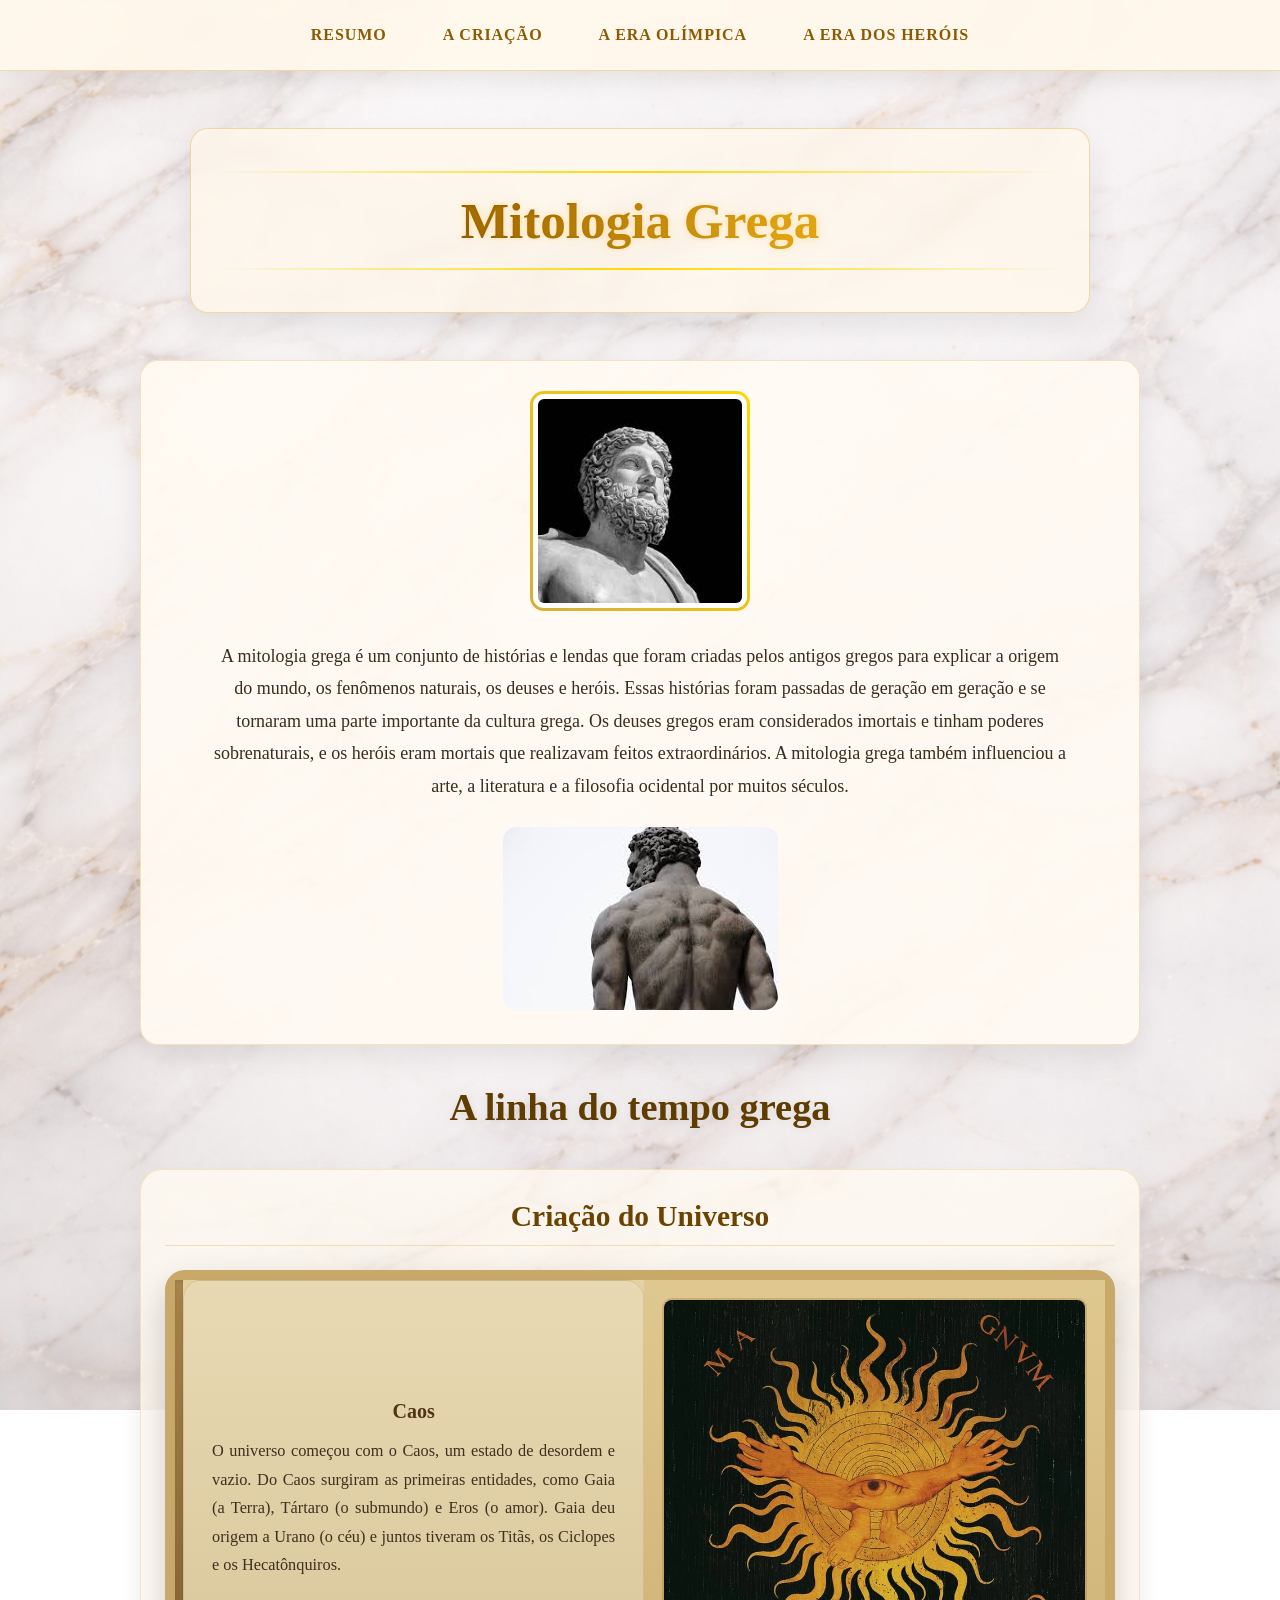
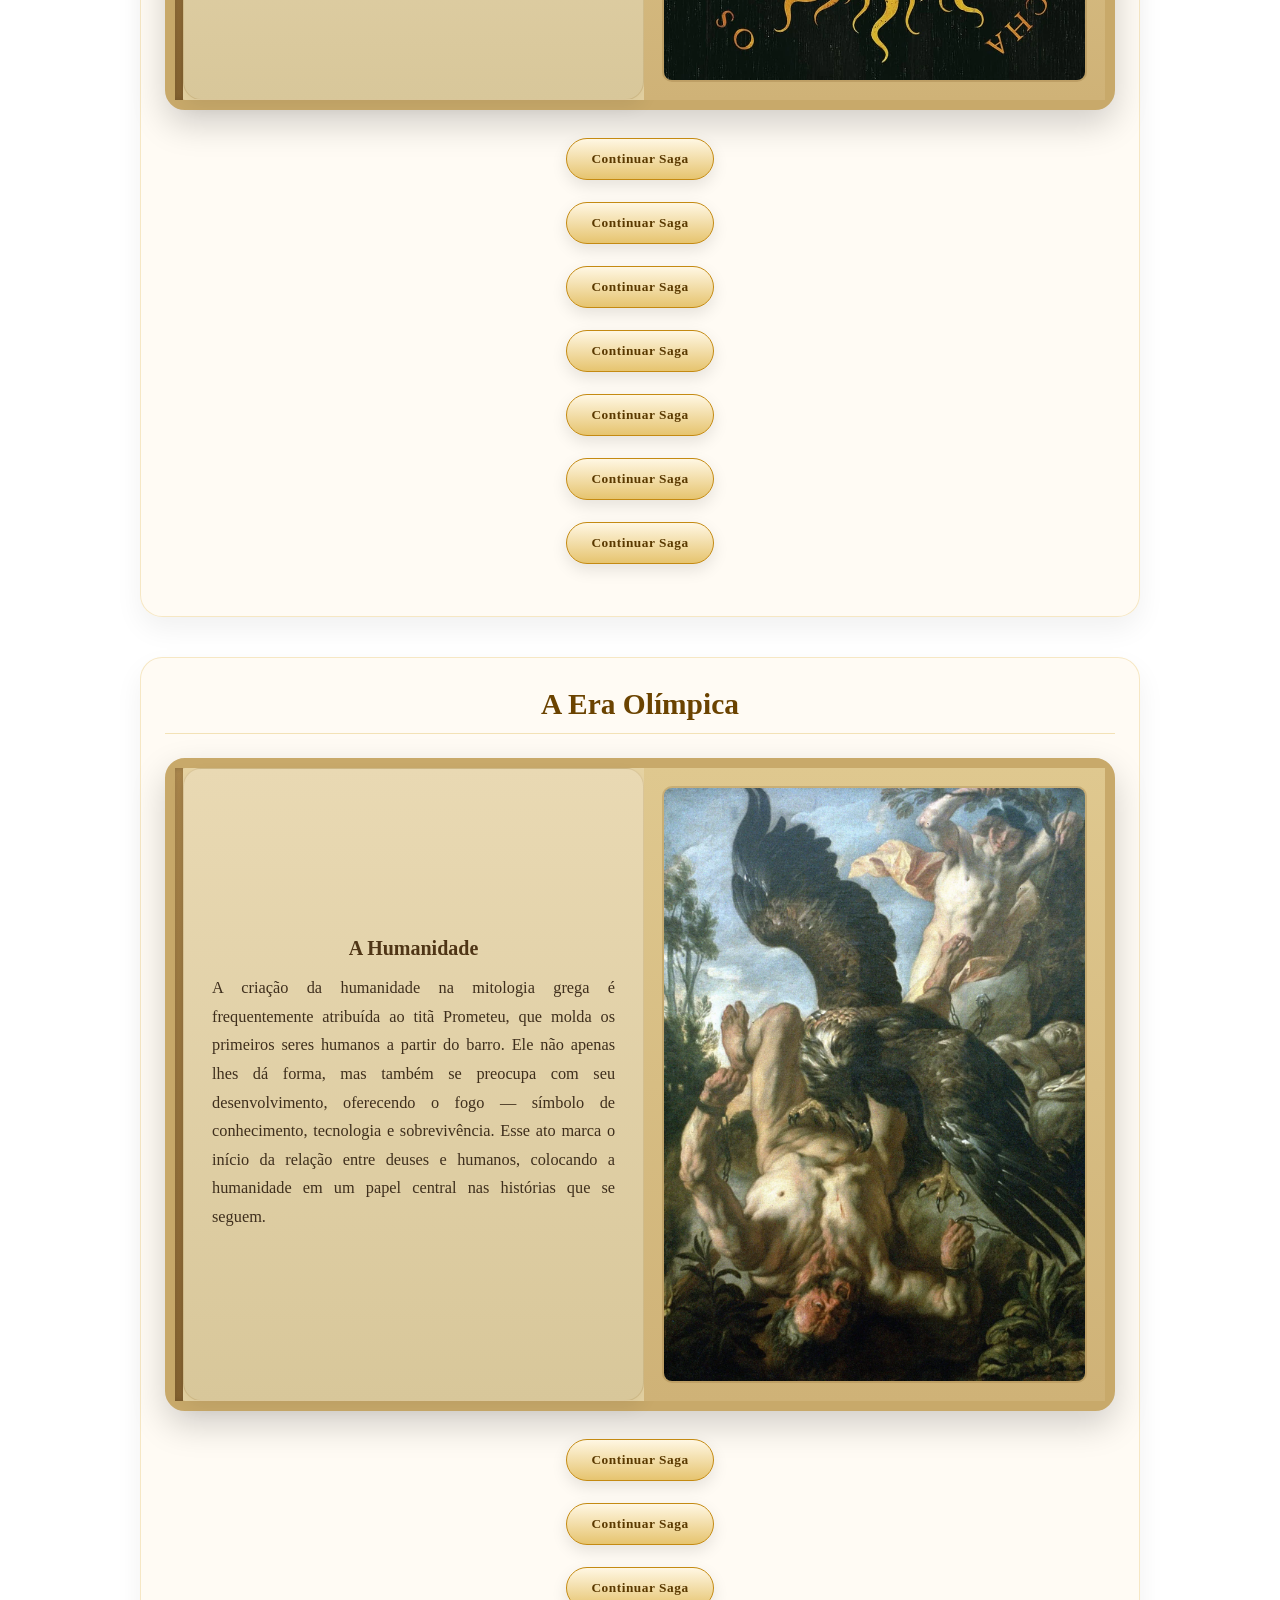
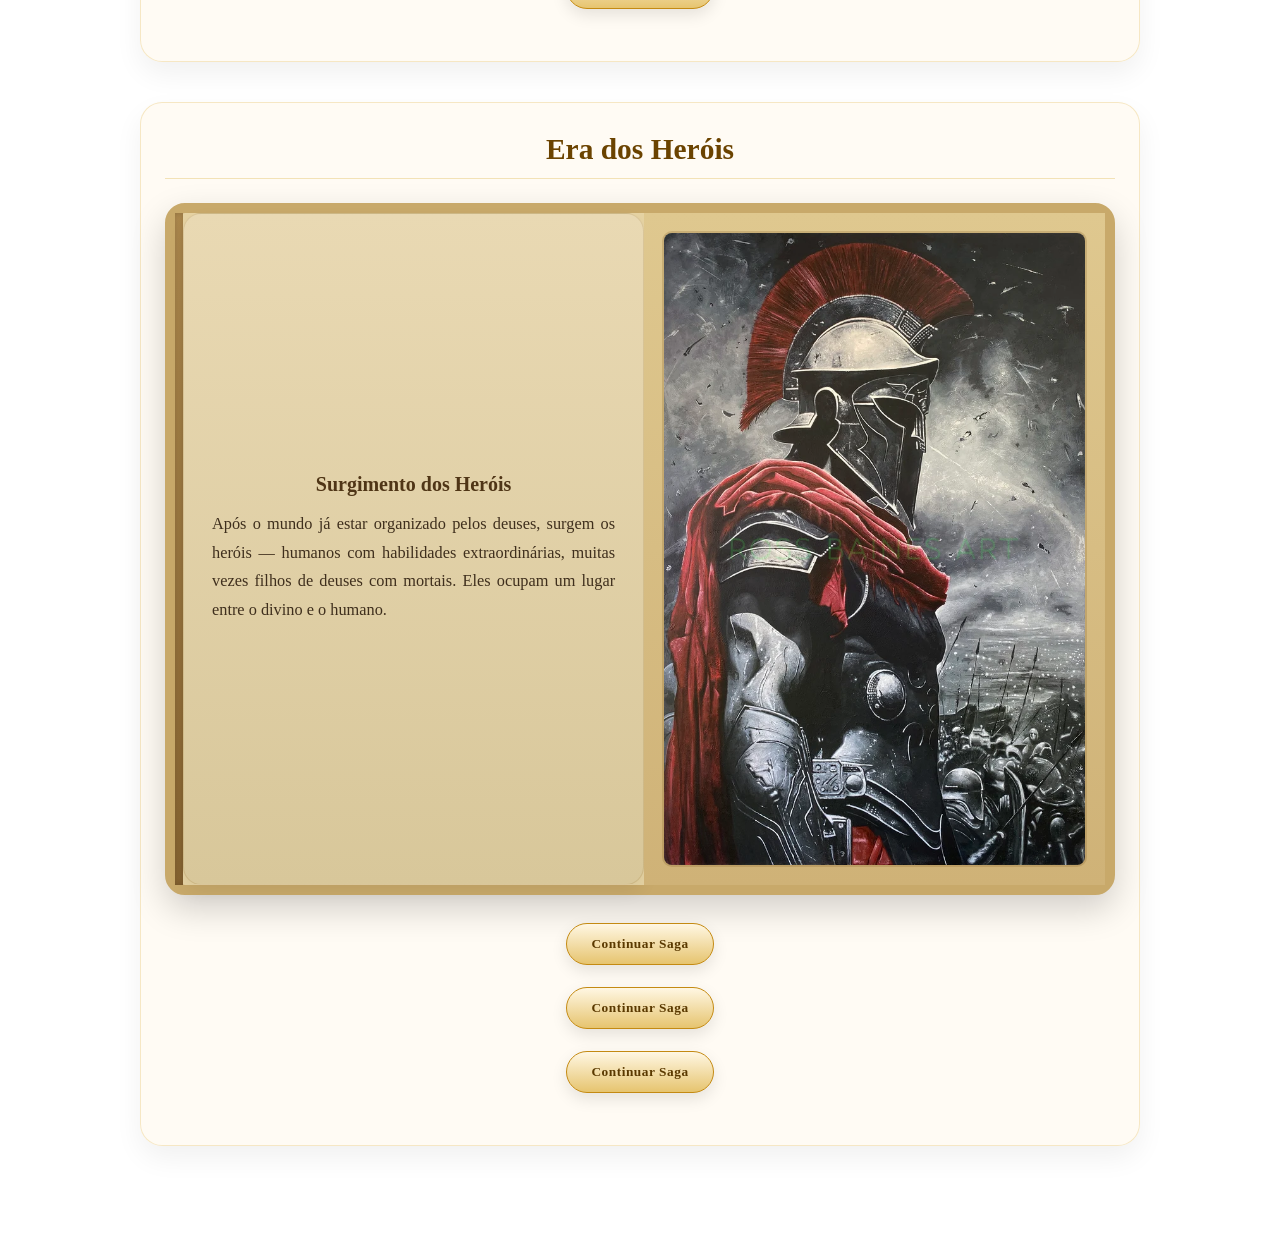
==== commit 2cbe7315: "Terminei de colocar ilustrações e adcionei um movimento giratório no hover" ====
--- a/grega.html
+++ b/grega.html
@@ -241,7 +241,7 @@
 
 
                 <div class="imagem">
-                    <img src="templates/allen.png" alt="representação de um titã">
+                    <img src="templates/rape.png" alt="representação de um titã">
                 </div>
             </div>
 
@@ -259,7 +259,7 @@
 
 
             <div class="imagem">
-                <img src="templates/allen.png" alt="representação de um titã">
+                <img src="templates/pandora.png" alt="representação de um titã">
             </div>
             </div>
 
@@ -277,7 +277,7 @@
 
 
                 <div class="imagem">
-                    <img src="templates/allen.png" alt="representação de um titã">
+                    <img src="templates/athenas.png" alt="representação de um titã">
                 </div>
             </div>
 
@@ -299,7 +299,7 @@
 
 
                 <div class="imagem">
-                    <img src="templates/allen.png" alt="representação de um titã">
+                    <img src="templates/achilles.png" alt="representação de um titã">
                 </div>
             </div>
 
@@ -315,7 +315,7 @@
 
 
                 <div class="imagem">
-                    <img src="templates/allen.png" alt="representação de um titã">
+                    <img src="templates/teseuVSminotaur.png" alt="representação de um titã">
                 </div>
             </div>
 
@@ -333,24 +333,7 @@
                 </div>
 
                 <div class="imagem">
-                    <img src="templates/allen.png" alt="representação de um titã">
-                </div>
-            </div>
-
-
-            <button class="continuar">Continuar Saga</button>
-            <div class="tabuletas" id="conquistas">
-                <div class="texto">
-                    <h4>Conquistas dos Heróis</h4>
-                    <p>
-                        Os heróis realizam feitos extraordinários, como derrotar monstros, conquistar territórios e
-                        realizar tarefas quase impossíveis. Essas conquistas os tornam figuras lendárias e inspiradoras
-                        para os humanos.
-                    </p>
-                </div>
-
-                <div class="imagem">
-                    <img src="templates/allen.png" alt="representação de um titã">
+                    <img src="templates/hydra.png" alt="representação de um titã">
                 </div>
             </div>
 
@@ -373,7 +356,7 @@
                 </div>
 
                 <div class="imagem">
-                    <img src="templates/allen.png" alt="representação de um titã">
+                    <img src="templates/troia.png" alt="representação de um titã">
                 </div>
             </div>
 
--- a/grega.css
+++ b/grega.css
@@ -280,7 +280,7 @@
 
   max-width: 1000px;
   margin: 22px auto 28px auto;
-  overflow: hidden;
+  overflow: visible;
 
   border: 10px solid #c8a96a;
   border-radius: 20px;
@@ -345,7 +345,8 @@
 }
 
 .tabuletas .imagem img:hover {
-  transform: scale(1.05);
+  transform: rotate(5deg) scale(1.05); 
+  
 
 
 
@@ -354,9 +355,6 @@
   filter: brightness(1.05) saturate(1.1);
 }
 
-.tabuletas .imagem img:hover {
-  transform: scale(1.05);
-}
 
 .tabuletas:nth-of-type(even) {
   flex-direction: row-reverse;
